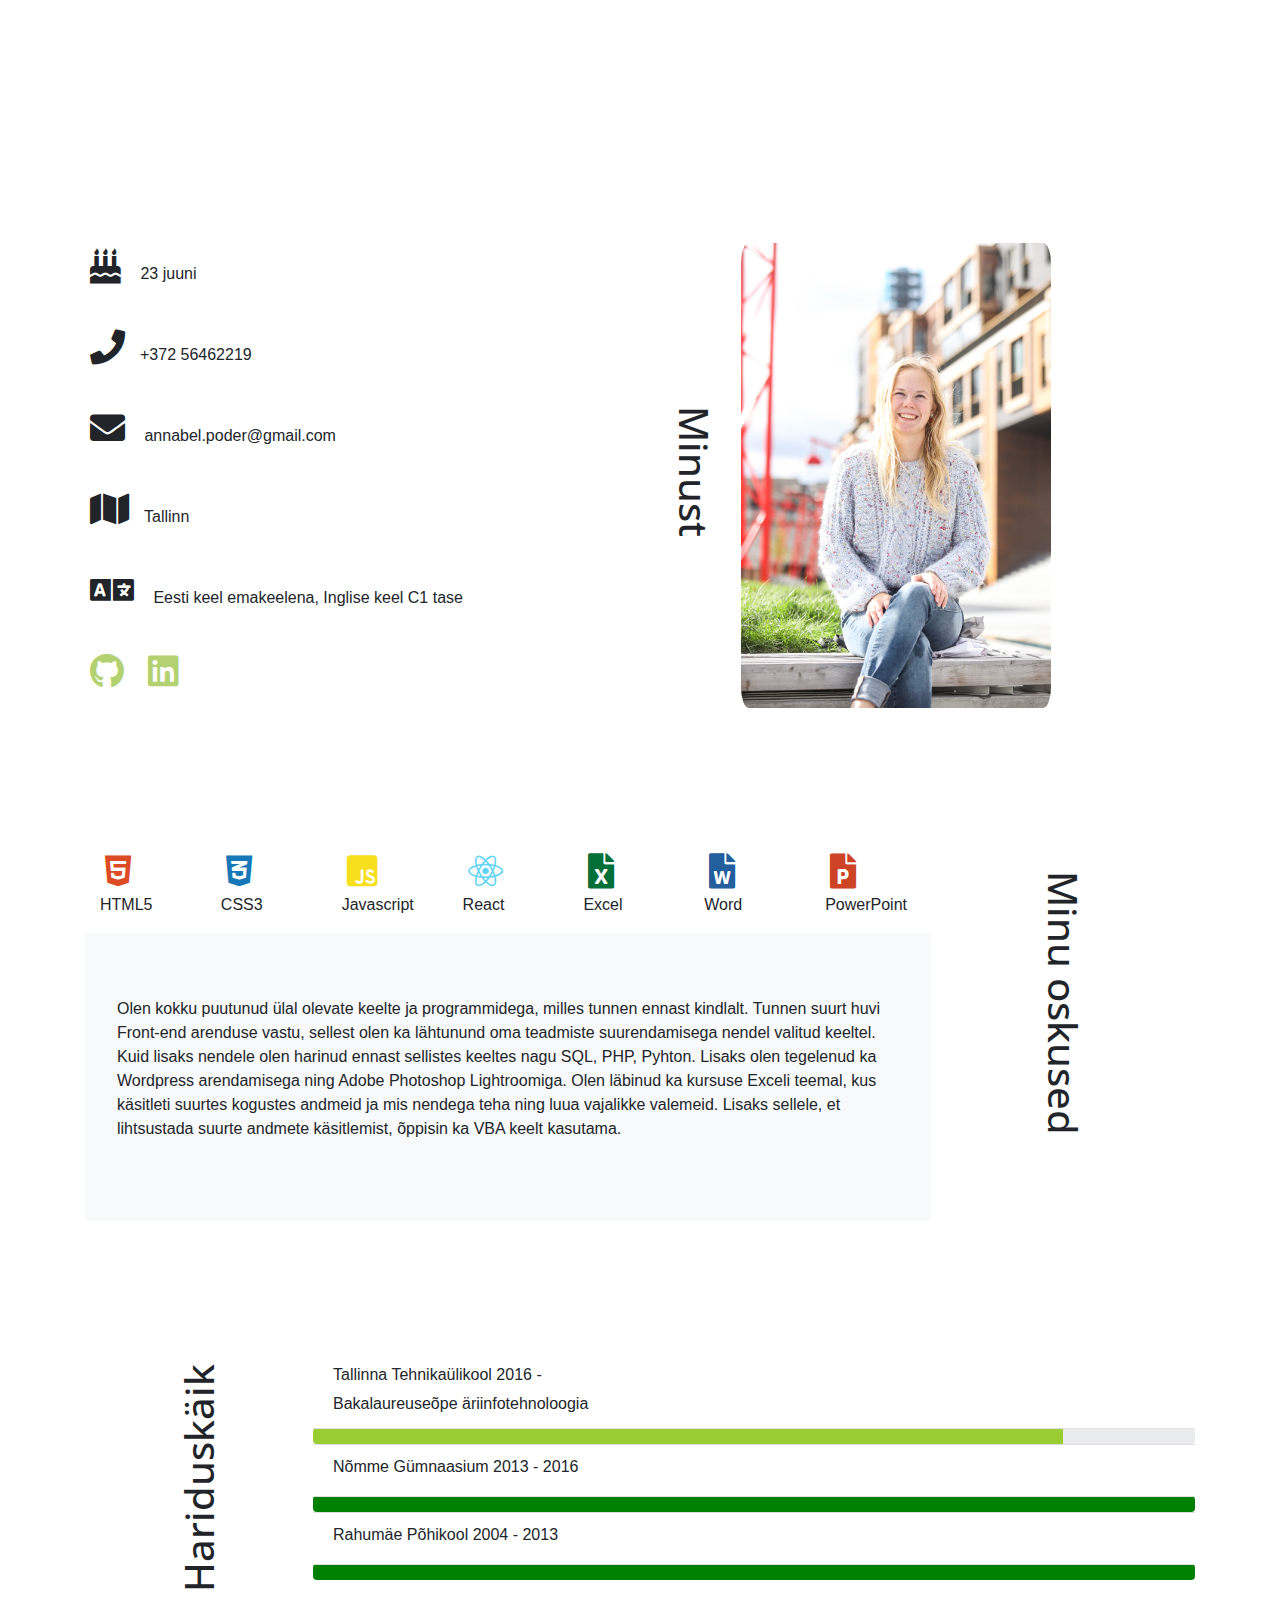
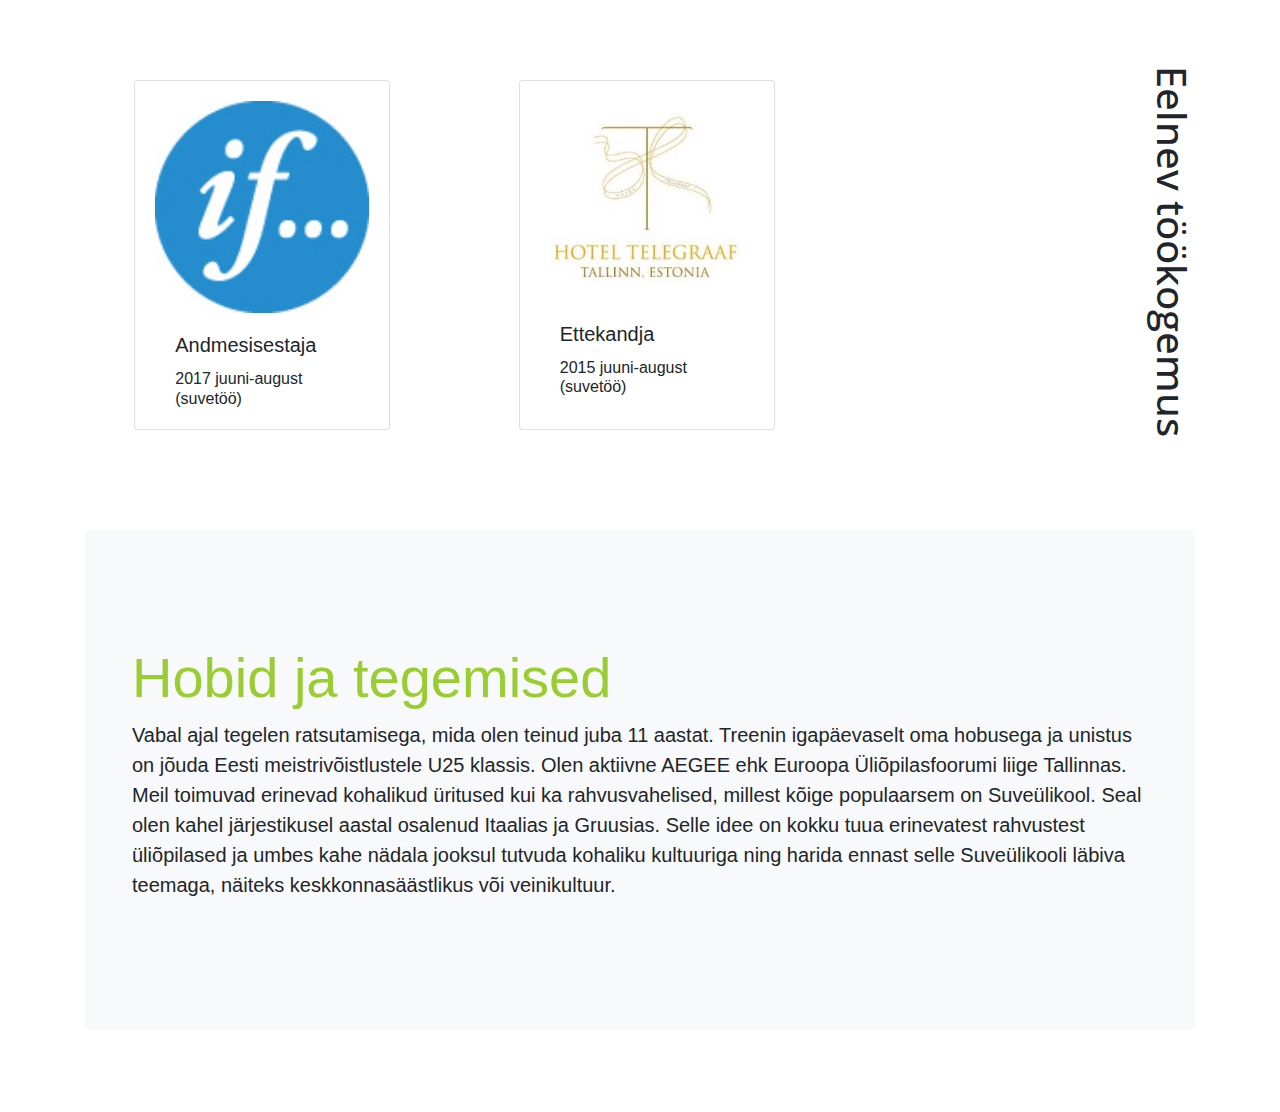
==== index.html @ 641e4faf "Update index.html" ====
<!DOCTYPE html>
<html lang="en">
<head>
    <meta charset="UTF-8">
    <meta name="viewport" content="width=device-width, initial-scale=1.0">
    <link href="style.css" rel="stylesheet">
    <link href="https://use.fontawesome.com/releases/v5.0.7/css/all.css" rel="stylesheet">
    <link rel="stylesheet" href="https://stackpath.bootstrapcdn.com/bootstrap/4.3.1/css/bootstrap.min.css" integrity="sha384-ggOyR0iXCbMQv3Xipma34MD+dH/1fQ784/j6cY/iJTQUOhcWr7x9JvoRxT2MZw1T" crossorigin="anonymous">
    <title>CV</title>
</head>
<body>

<div >
    <h2>a</h2>
    <h2>n</h2>
    <h2>n</h2>
    <h2>a</h2>
    <h2>b</h2>
    <h2>e</h2>
    <h2>l</h2>
<br>
    <h2>p</h2>
    <h2>õ</h2>
    <h2>d</h2>
    <h2>e</h2>
    <h2>r</h2>
</div>

<div class="container">

    <div class="row">
        <div class="col ">
                <div class="line"></div>

            <div class="row">
                <div class="col" >
           <p> <i class="fas fa-birthday-cake icon"></i>    23 juuni</p>
                    <p><i class="fa fa-phone icon" aria-hidden="true"></i>+372 56462219</p>
            <p ><i class="fas fa-envelope icon" aria-hidden="true"></i> annabel.poder@gmail.com</p>
                    <p><i class="fas fa-map icon"></i>Tallinn</p>
                 <p> <i class="fas fa-language icon"></i> Eesti keel emakeelena, Inglise keel C1 tase</p>
            <a href="https://github.com/annabelpoder"> <i class="fab fa-github icon"></i></a>
                  <a href="https://www.linkedin.com/in/annabel-p%C3%B5der-ba2958181/"> <i class="fab fa-linkedin icon"></i>
                  </a>

                </div>


        </div>

            <div class="line"></div>

        </div>

        <h1 class="good">Minust</h1>

        <div class="col  ">

         <img  class="myself" src="pictures/IMG_6290.jpg" >

        </div>
    </div>

</div>

<div class="container">
    <h1 class="abilitys" >Minu oskused</h1>
    <div class="row">
        <div class="col">
            <i class="fab fa-html5 icon"></i>
            <p>HTML5</p>
        </div>
        <div class="col">
            <i class="fab fa-css3-alt icon"></i>
            <p>CSS3</p>
        </div>
        <div class="col">
            <i class="fab fa-js-square icon"></i>
            <p>Javascript</p>
            </div>
        <div class="col">
            <i class="fab fa-react icon"></i>
            <p>React</p>
        </div>
        <div class="col">
            <i class="fas fa-file-excel icon"></i>
            <p>Excel</p>
        </div>
        <div class="col">
            <i class="fas fa-file-word icon"></i>
            <p>Word</p>
        </div>
        <div class="col">
            <i class="fas fa-file-powerpoint icon"></i>
            <p>PowerPoint</p>
        </div>
    </div>

    <div class="row">
        <div class="jumbotron bg-light skills">
            <p>Olen kokku puutunud ülal olevate keelte ja programmidega, milles tunnen ennast kindlalt. Tunnen suurt huvi Front-end arenduse vastu,
                sellest olen ka lähtunund oma teadmiste suurendamisega nendel valitud keeltel. Kuid lisaks nendele olen harinud ennast sellistes keeltes nagu SQL, PHP, Pyhton.
                Lisaks olen tegelenud ka Wordpress arendamisega ning Adobe Photoshop Lightroomiga. Olen läbinud ka kursuse Exceli teemal, kus käsitleti suurtes kogustes andmeid ja mis nendega teha ning luua vajalikke valemeid. Lisaks sellele,
                et lihtsustada suurte andmete käsitlemist, õppisin ka VBA keelt kasutama.
                </p>
        </div>

    </div>

</div>

<div class="container">

    <h1 class="education">Hariduskäik</h1>
        <div class="row-fluid">

        <ul class="list-group list-group-flush">

            <li class="list-group-item"><h6>Tallinna Tehnikaülikool 2016 - </h6>
                Bakalaureuseõpe äriinfotehnoloogia</li>
            <div class="progress">
               <div class="progress-bar uni" role="progressbar"></div>
            </div>

            <li class="list-group-item"><h6>Nõmme Gümnaasium 2013 - 2016</h6></li>
            <div class="progress">
                <div class="progress-bar" role="progressbar"></div>
            </div>

            <li class="list-group-item"><h6>Rahumäe Põhikool 2004 - 2013</h6></li>

            <div class="progress">
                <div class="progress-bar " role="progressbar" ></div>
            </div>

        </ul>
</div>
</div>

    <div class="container">
     <div class="row">

            <div class="card">
               <img class="card-img-top" src="pictures/if-logo.jpg">
                 <!--  https://www.if.fi/contentassets/8a43c79483d646528de5276be99e3f08/if-logo-blue-rgb.jpg -->

                  <div class="card-body">
                     <h5 class="card-title">Andmesisestaja</h5>
                      <h6 class="card-text"> 2017 juuni-august (suvetöö)</h6>
                  </div>
            </div>
          <div class="card">
            <img class="card-img-top" src="pictures/telegraf_logo.jpg">
                  <!-- https://www.google.com/search?safe=strict&rlz=1C1JZAP_etEE711EE711&biw=1280&bih=648&tbm=isch&sa=1
                  &ei=RgisXYToNYXQrgSXiKuwCg&q=hotel+telegraaf+logo+&oq=hotel+telegraaf+logo+&gs_l=img.3...2016.2016..
                   2412...0.0..0.69.69.1......0....1..gws-wiz-img.lgmZnPcmYwQ&ved=0ahUKEwiEo66KpKrlAhUFqIsKHRfECqYQ4dUDC
                   Ac&uact=5#imgrc=iCWaatWGBjDA-M:
                    -->
              <div class="card-body">
                <h5 class="card-title">Ettekandja</h5>
                <h6 class="card-text"> 2015 juuni-august (suvetöö)</h6>
              </div>
          </div>

         <h1 class="jobs">Eelnev töökogemus</h1>
        </div>

    </div>


<div class="container">
<div class="jumbotron bg-light ">
    <div class="container">
        <h1 class="display-4">Hobid ja tegemised</h1>
        <p class="lead">Vabal ajal tegelen ratsutamisega, mida olen teinud juba 11 aastat. Treenin igapäevaselt oma hobusega ja
            unistus on jõuda Eesti meistrivõistlustele U25 klassis.
        Olen aktiivne AEGEE ehk Euroopa Üliõpilasfoorumi liige Tallinnas. Meil toimuvad erinevad kohalikud üritused kui ka rahvusvahelised,
            millest kõige populaarsem on Suveülikool. Seal olen kahel järjestikusel aastal osalenud Itaalias ja Gruusias. Selle idee on
        kokku tuua erinevatest rahvustest üliõpilased ja umbes kahe nädala jooksul tutvuda kohaliku kultuuriga ning harida ennast
             selle Suveülikooli läbiva teemaga, näiteks keskkonnasäästlikus või veinikultuur.</p>

    </div>
</div>
</div>


</body>

</html>
---- style.css ----
@import 'https://fonts.googleapis.com/css?family=Open+Sans:400,700';

div h2 {
    display: inline-block;
    font-family: 'Open Sans';
    font-size: 72px;
    color: black;
    text-transform: uppercase;
    margin: 0 20px;
    float: bottom;
    opacity: 0.0;
    animation: port 3s 1 forwards;
    -webkit-animation: port 3s 1 forwards;

}

div h2:nth-of-type(2){
    animation-delay: 0.1s;
    -webkit-animation-delay: 0.1s;
}

div h2:nth-of-type(3){
    animation-delay: 0.2s;
    -webkit-animation-delay: 0.2s;
}

div h2:nth-of-type(4){
    animation-delay: 0.3s;
    -webkit-animation-delay: 0.3s;
}

div h2:nth-of-type(5){
    animation-delay: 0.4s;
    -webkit-animation-delay: 0.4s;
}

div h2:nth-of-type(6){
    animation-delay: 0.5s;
    -webkit-animation-delay: 0.5s;
}

div h2:nth-of-type(7){
    animation-delay: 0.6s;
    -webkit-animation-delay: 0.6s;
}

div h2:nth-of-type(8){
    animation-delay: 0.7s;
    -webkit-animation-delay: 0.7s;
}

div h2:nth-of-type(9){
    animation-delay: 0.8s;
    -webkit-animation-delay: 0.8s;
}
div h2:nth-of-type(10) {
    animation-delay: 0.9s;
    -webkit-animation-delay: 0.9s;
}
div h2:nth-of-type(11){
    animation-delay: 1s;
    -webkit-animation-delay: 1s;
}
div h2:nth-of-type(12){
    animation-delay: 1.1s;
    -webkit-animation-delay: 1.1s;
}
@-webkit-keyframes port {
    0%{
        -webkit-transform: rotateY(90deg) translateY(25%);
        opacity: 0.0;
    }
    100%{
        -webkit-transform: rotateY(0deg) translateY(0%);
        opacity: 1.0;
    }
}

.container {
    padding: 50px;
}

.myself{
    width: 350px;
    height: auto;
    border-radius: 8%;
    padding: 20px;
}

.good{

    line-height: 390px;
    font-family: 'Open Sans';
    float: right;
    -webkit-transform: rotate(90deg);
}

.education{
    align-items: flex-end;
    line-height: 250px;
    font-family: 'Open Sans';
    float: left;
    -webkit-transform: rotate(-90deg);
}


.jobs {
    font-family: 'Open Sans';
    float: right;
    -webkit-transform: rotate(90deg);
}

.abilitys {
    font-family: 'Open Sans';
    float: right;
    line-height: 350px;
    -webkit-transform: rotate(90deg);
}

.progress-bar {

    width: 100%;
    -webkit-animation:  one 9s 1 forwards;
    animation: one 9s 1 forwards;
    background-color:green !important
}

.uni {
    width: 85%;
    -webkit-animation: two 9s  forwards;
    animation: two 9s  forwards;
    background-color:yellowgreen !important
}

.skills {
    width: 950px;
}
.card {
    padding: 20px;
    width: 256px;
    height: 350px;
    margin: auto;

 }

.display-4 {
    color: yellowgreen;
}

.icon {
    margin-top: 20px;
    font-size: 35px;
    padding: 5px;
    margin-right: 10px;
}

.fa-html5 {
    color: #DD4B25;
}
.fa-js-square {
    color:#F7DF1E ;
}

.fa-css3-alt {
    color: #1778B7;
}
.fa-react {
    color: #5ED4F4;
}
.fa-file-excel {
    color: #016F38;
}
.fa-file-word {
    color: #235E9D;
}
.fa-file-powerpoint {
    color:#CC4425;
}





a i {
    color: #B3D170;
}

.motivation {

    width: 800px;
   height: 200px;
    background-color: #F8F9FA !important;

}

 .line {
    height: 2px;
    background: black;
    position: absolute;
    left:1px;
    -webkit-animation: one 3.75s 1 forwards;
    animation: one 3.75s 1 forwards;
}


@-webkit-keyframes one {
    0% {
        width: 0;
    }
    100% {
        width: 100%;
    }
}

@-webkit-keyframes two {
    0% {
        width: 0;
    }
    100% {
        width: 85%;
    }
}
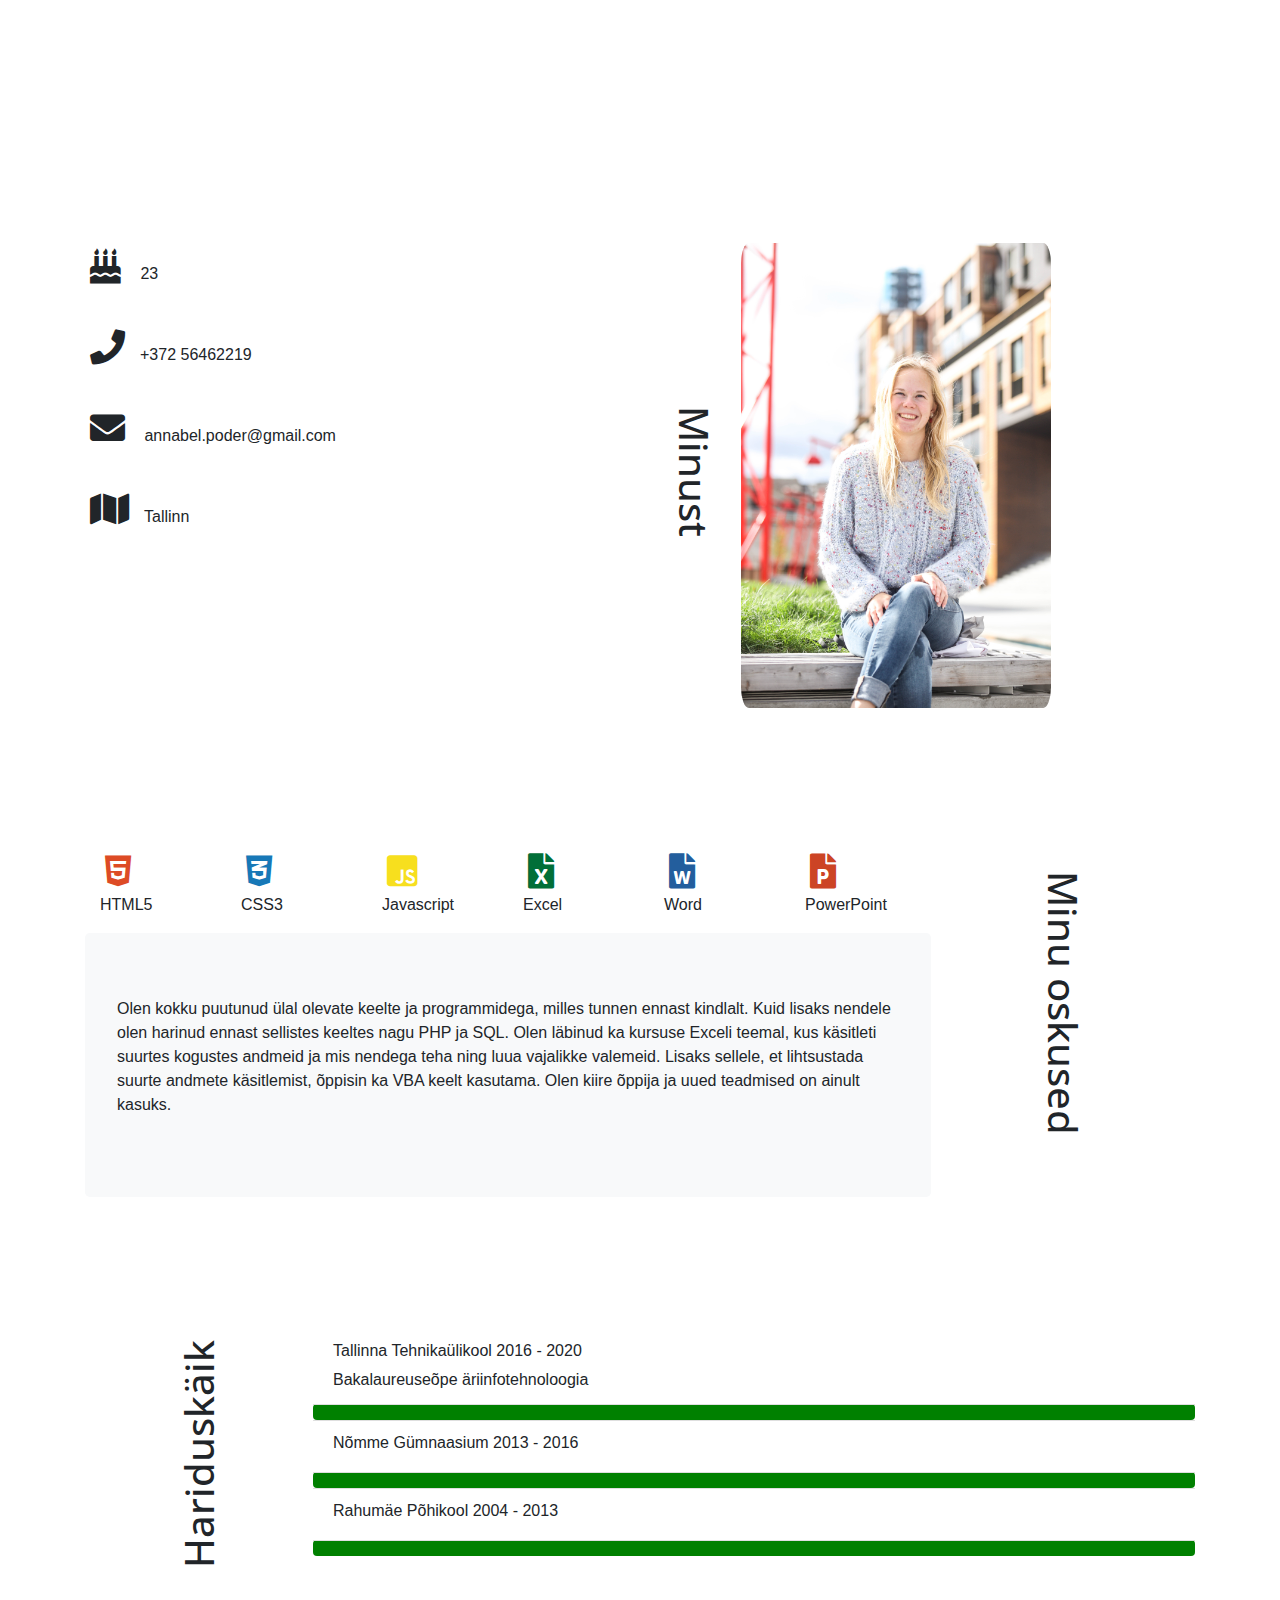
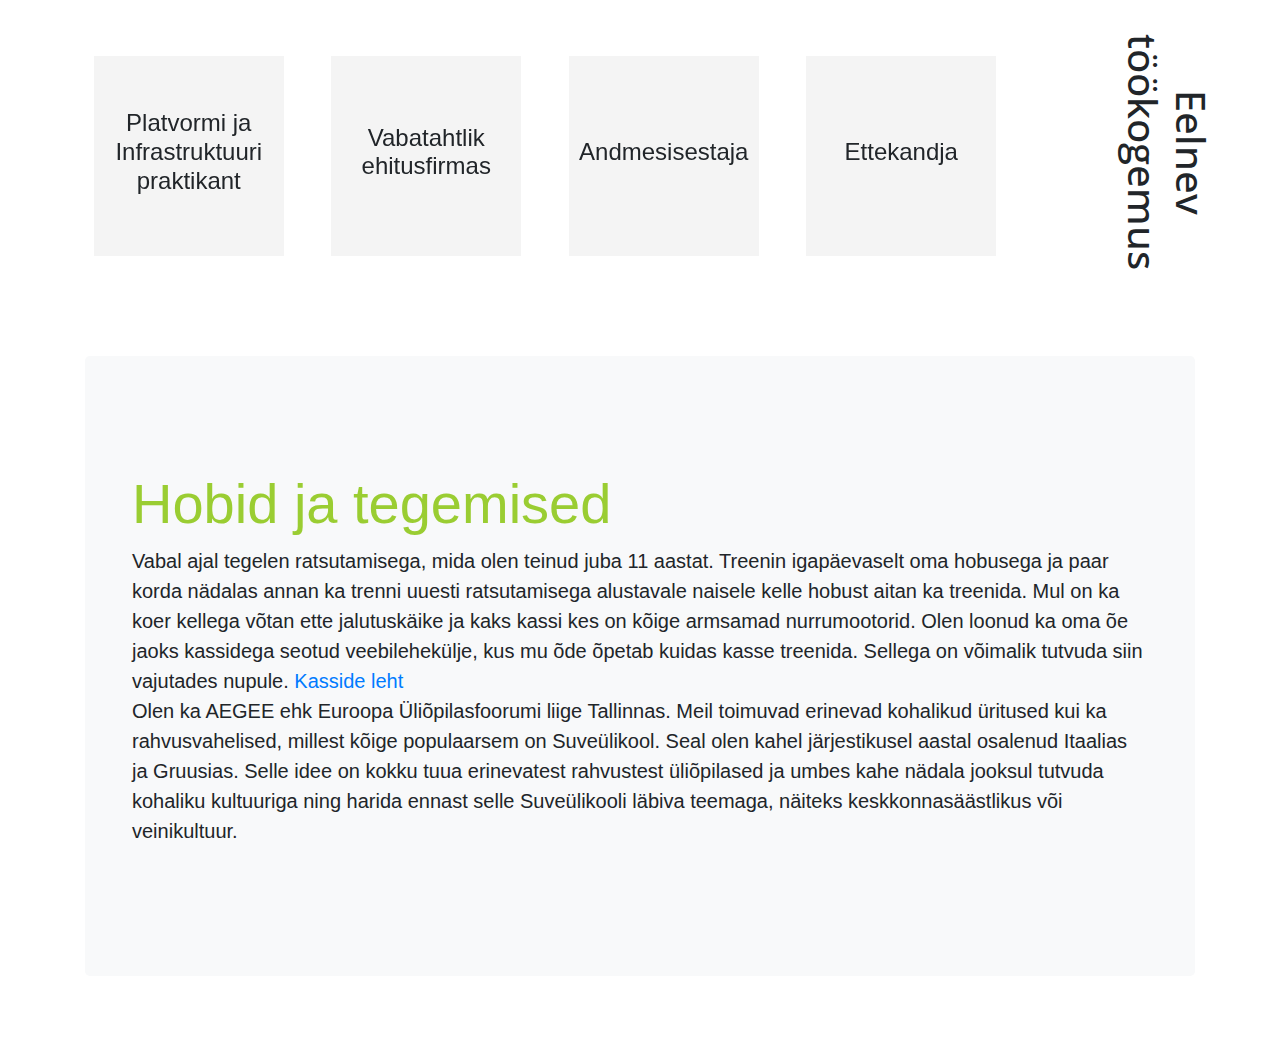
==== commit 186d1a17: "Add files via upload" ====
--- a/index.html
+++ b/index.html
@@ -3,7 +3,7 @@
 <head>
     <meta charset="UTF-8">
     <meta name="viewport" content="width=device-width, initial-scale=1.0">
-    <link href="style.css" rel="stylesheet">
+    <link href="style1.css" rel="stylesheet">
     <link href="https://use.fontawesome.com/releases/v5.0.7/css/all.css" rel="stylesheet">
     <link rel="stylesheet" href="https://stackpath.bootstrapcdn.com/bootstrap/4.3.1/css/bootstrap.min.css" integrity="sha384-ggOyR0iXCbMQv3Xipma34MD+dH/1fQ784/j6cY/iJTQUOhcWr7x9JvoRxT2MZw1T" crossorigin="anonymous">
     <title>CV</title>
@@ -34,30 +34,19 @@
 
             <div class="row">
                 <div class="col" >
-           <p> <i class="fas fa-birthday-cake icon"></i>    23 juuni</p>
+           <p> <i class="fas fa-birthday-cake icon"></i> 23</p>
                     <p><i class="fa fa-phone icon" aria-hidden="true"></i>+372 56462219</p>
             <p ><i class="fas fa-envelope icon" aria-hidden="true"></i> annabel.poder@gmail.com</p>
                     <p><i class="fas fa-map icon"></i>Tallinn</p>
-                 <p> <i class="fas fa-language icon"></i> Eesti keel emakeelena, Inglise keel C1 tase</p>
-            <a href="https://github.com/annabelpoder"> <i class="fab fa-github icon"></i></a>
-                  <a href="https://www.linkedin.com/in/annabel-p%C3%B5der-ba2958181/"> <i class="fab fa-linkedin icon"></i>
-                  </a>
-
-                </div>
-
-
+                    </div>
         </div>
 
             <div class="line"></div>
-
         </div>
 
         <h1 class="good">Minust</h1>
-
-        <div class="col  ">
-
+        <div class="col">
          <img  class="myself" src="pictures/IMG_6290.jpg" >
-
         </div>
     </div>
 
@@ -78,11 +67,7 @@
             <i class="fab fa-js-square icon"></i>
             <p>Javascript</p>
             </div>
-        <div class="col">
-            <i class="fab fa-react icon"></i>
-            <p>React</p>
-        </div>
-        <div class="col">
+            <div class="col">
             <i class="fas fa-file-excel icon"></i>
             <p>Excel</p>
         </div>
@@ -98,11 +83,9 @@
 
     <div class="row">
         <div class="jumbotron bg-light skills">
-            <p>Olen kokku puutunud ülal olevate keelte ja programmidega, milles tunnen ennast kindlalt. Tunnen suurt huvi Front-end arenduse vastu,
-                sellest olen ka lähtunund oma teadmiste suurendamisega nendel valitud keeltel. Kuid lisaks nendele olen harinud ennast sellistes keeltes nagu SQL, PHP, Pyhton.
-                Lisaks olen tegelenud ka Wordpress arendamisega ning Adobe Photoshop Lightroomiga. Olen läbinud ka kursuse Exceli teemal, kus käsitleti suurtes kogustes andmeid ja mis nendega teha ning luua vajalikke valemeid. Lisaks sellele,
-                et lihtsustada suurte andmete käsitlemist, õppisin ka VBA keelt kasutama.
-                </p>
+            <p>Olen kokku puutunud ülal olevate keelte ja programmidega, milles tunnen ennast kindlalt. Kuid lisaks nendele olen harinud ennast sellistes keeltes nagu PHP ja SQL.
+                Olen läbinud ka kursuse Exceli teemal, kus käsitleti suurtes kogustes andmeid ja mis nendega teha ning luua vajalikke valemeid. Lisaks sellele,
+                et lihtsustada suurte andmete käsitlemist, õppisin ka VBA keelt kasutama. Olen kiire õppija ja uued teadmised on ainult kasuks.</p>
         </div>
 
     </div>
@@ -115,11 +98,10 @@
         <div class="row-fluid">
 
         <ul class="list-group list-group-flush">
-
-            <li class="list-group-item"><h6>Tallinna Tehnikaülikool 2016 - </h6>
+            <li class="list-group-item"><h6>Tallinna Tehnikaülikool 2016 - 2020 </h6>
                 Bakalaureuseõpe äriinfotehnoloogia</li>
             <div class="progress">
-               <div class="progress-bar uni" role="progressbar"></div>
+               <div class="progress-bar" role="progressbar"></div>
             </div>
 
             <li class="list-group-item"><h6>Nõmme Gümnaasium 2013 - 2016</h6></li>
@@ -132,37 +114,61 @@
             <div class="progress">
                 <div class="progress-bar " role="progressbar" ></div>
             </div>
-
         </ul>
 </div>
 </div>
 
     <div class="container">
      <div class="row">
-
-            <div class="card">
-               <img class="card-img-top" src="pictures/if-logo.jpg">
-                 <!--  https://www.if.fi/contentassets/8a43c79483d646528de5276be99e3f08/if-logo-blue-rgb.jpg -->
-
-                  <div class="card-body">
-                     <h5 class="card-title">Andmesisestaja</h5>
-                      <h6 class="card-text"> 2017 juuni-august (suvetöö)</h6>
-                  </div>
+       
+         <div class="card card-no-border">
+            <div class="card-inner">
+              <div class="card-front align-items-center d-flex justify-content-center">
+              <h4>Platvormi ja Infrastruktuuri praktikant</h4>                 
+              </div>
+              <div class="card-back align-items-center d-flex justify-content-center">
+                <p>2020 jaanuar - märts. Praktika käigus ehitasin veebirakenduse.
+                    Antud rakenduse ehitasin kasutades juba endale tuttavaid keeli HTML, CSS, Javascript kui ka õppisin uue keele Go (Golang).</p> 
+              </div>
             </div>
-          <div class="card">
-            <img class="card-img-top" src="pictures/telegraf_logo.jpg">
-                  <!-- https://www.google.com/search?safe=strict&rlz=1C1JZAP_etEE711EE711&biw=1280&bih=648&tbm=isch&sa=1
-                  &ei=RgisXYToNYXQrgSXiKuwCg&q=hotel+telegraaf+logo+&oq=hotel+telegraaf+logo+&gs_l=img.3...2016.2016..
-                   2412...0.0..0.69.69.1......0....1..gws-wiz-img.lgmZnPcmYwQ&ved=0ahUKEwiEo66KpKrlAhUFqIsKHRfECqYQ4dUDC
-                   Ac&uact=5#imgrc=iCWaatWGBjDA-M:
-                    -->
-              <div class="card-body">
-                <h5 class="card-title">Ettekandja</h5>
-                <h6 class="card-text"> 2015 juuni-august (suvetöö)</h6>
-              </div>
           </div>
 
-         <h1 class="jobs">Eelnev töökogemus</h1>
+         <div class="card card-no-border">
+            <div class="card-inner">
+              <div class="card-front align-items-center d-flex justify-content-center">
+              <h4>Vabatahtlik ehitusfirmas</h4>                 
+              </div>
+              <div class="card-back align-items-center d-flex justify-content-center">
+                <p>2015 - siiani. Olen abistanud ehitusfirmas raamatupidamislike ülesannetega ning olen objektidel projektijuhi ametit harjutanud</p> 
+              </div>
+            </div>
+          </div>
+
+          <div class="card card-no-border">
+            <div class="card-inner">
+              <div class="card-front align-items-center d-flex justify-content-center">
+              <h4>Andmesisestaja</h4>                 
+              </div>
+              <div class="card-back align-items-center d-flex justify-content-center">
+                    <p>2017 juuni-august (suvetöö).Viisin läbi rutiinseid lepinguga seotud ülesandeid.</p> 
+              </div>
+            </div>
+          </div>
+           
+          <div class="card card-no-border">
+            <div class="card-inner">
+              <div class="card-front align-items-center d-flex justify-content-center">
+              <h4>Ettekandja</h4>                 
+              </div>
+              <div class="card-back align-items-center d-flex justify-content-center ">
+                <p>2015 juuni-august (suvetöö).Töötades hommikulauas teenindajana, õppisin paljude inimestega suhtlema.</p> 
+              </div>
+            </div>
+          </div>
+       
+          <div class="col col-sm-2 align-items-center d-flex justify-content-center">
+         <h1 class="jobs text-center">Eelnev töökogemus</h1>
+        </div>
         </div>
 
     </div>
@@ -171,10 +177,14 @@
 <div class="container">
 <div class="jumbotron bg-light ">
     <div class="container">
-        <h1 class="display-4">Hobid ja tegemised</h1>
-        <p class="lead">Vabal ajal tegelen ratsutamisega, mida olen teinud juba 11 aastat. Treenin igapäevaselt oma hobusega ja
-            unistus on jõuda Eesti meistrivõistlustele U25 klassis.
-        Olen aktiivne AEGEE ehk Euroopa Üliõpilasfoorumi liige Tallinnas. Meil toimuvad erinevad kohalikud üritused kui ka rahvusvahelised,
+        <h4 class="display-4">Hobid ja tegemised</h4>
+        <p class="lead">Vabal ajal tegelen ratsutamisega, mida olen teinud juba 11 aastat. Treenin igapäevaselt oma hobusega ja paar korda nädalas annan ka
+            trenni uuesti ratsutamisega alustavale naisele kelle hobust aitan ka treenida. Mul on ka koer kellega võtan ette jalutuskäike ja kaks kassi kes 
+            on kõige armsamad nurrumootorid. Olen loonud ka oma õe jaoks kassidega seotud veebilehekülje, kus mu õde õpetab kuidas kasse treenida. Sellega on 
+            võimalik tutvuda siin vajutades nupule.
+            <a href="kass.html" target="targetframe">Kasside leht</a><br />
+      
+        Olen ka AEGEE ehk Euroopa Üliõpilasfoorumi liige Tallinnas. Meil toimuvad erinevad kohalikud üritused kui ka rahvusvahelised,
             millest kõige populaarsem on Suveülikool. Seal olen kahel järjestikusel aastal osalenud Itaalias ja Gruusias. Selle idee on
         kokku tuua erinevatest rahvustest üliõpilased ja umbes kahe nädala jooksul tutvuda kohaliku kultuuriga ning harida ennast
              selle Suveülikooli läbiva teemaga, näiteks keskkonnasäästlikus või veinikultuur.</p>
@@ -186,4 +196,4 @@
 
 </body>
 
-</html>
+</html>--- a/style1.css
+++ b/style1.css
@@ -0,0 +1,249 @@
+@import 'https://fonts.googleapis.com/css?family=Open+Sans:400,700';
+
+div h2 {
+    display: inline-block;
+    font-family: 'Open Sans';
+    font-size: 72px;
+    color: black;
+    text-transform: uppercase;
+    margin: 0 20px;
+    float: bottom;
+    opacity: 0.0;
+    animation: port 3s 1 forwards;
+    -webkit-animation: port 3s 1 forwards;
+}
+
+div h2:nth-of-type(2){
+    animation-delay: 0.1s;
+    -webkit-animation-delay: 0.1s;
+}
+
+div h2:nth-of-type(3){
+    animation-delay: 0.2s;
+    -webkit-animation-delay: 0.2s;
+}
+
+div h2:nth-of-type(4){
+    animation-delay: 0.3s;
+    -webkit-animation-delay: 0.3s;
+}
+
+div h2:nth-of-type(5){
+    animation-delay: 0.4s;
+    -webkit-animation-delay: 0.4s;
+}
+
+div h2:nth-of-type(6){
+    animation-delay: 0.5s;
+    -webkit-animation-delay: 0.5s;
+}
+
+div h2:nth-of-type(7){
+    animation-delay: 0.6s;
+    -webkit-animation-delay: 0.6s;
+}
+
+div h2:nth-of-type(8){
+    animation-delay: 0.7s;
+    -webkit-animation-delay: 0.7s;
+}
+
+div h2:nth-of-type(9){
+    animation-delay: 0.8s;
+    -webkit-animation-delay: 0.8s;
+}
+div h2:nth-of-type(10) {
+    animation-delay: 0.9s;
+    -webkit-animation-delay: 0.9s;
+}
+div h2:nth-of-type(11){
+    animation-delay: 1s;
+    -webkit-animation-delay: 1s;
+}
+div h2:nth-of-type(12){
+    animation-delay: 1.1s;
+    -webkit-animation-delay: 1.1s;
+}
+@-webkit-keyframes port {
+    0%{
+        -webkit-transform: rotateY(90deg) translateY(25%);
+        opacity: 0.0;
+    }
+    100%{
+        -webkit-transform: rotateY(0deg) translateY(0%);
+        opacity: 1.0;
+    }
+}
+
+.container {
+    padding: 50px;
+}
+
+.myself{
+    width: 350px;
+    height: auto;
+    border-radius: 8%;
+    padding: 20px;
+}
+
+.good{
+    line-height: 390px;
+    font-family: 'Open Sans';
+    float: right;
+    -webkit-transform: rotate(90deg);
+}
+
+.education{
+    align-items: flex-end;
+    line-height: 250px;
+    font-family: 'Open Sans';
+    float: left;
+    -webkit-transform: rotate(-90deg);
+}
+
+
+.jobs {
+    font-family: 'Open Sans';
+    float: right;
+    -webkit-transform: rotate(90deg);
+    height: 100%;
+}
+
+.abilitys {
+    font-family: 'Open Sans';
+    float: right;
+    line-height: 350px;
+    -webkit-transform: rotate(90deg);
+}
+
+.progress-bar {
+
+    width: 100%;
+    -webkit-animation:  one 9s 1 forwards;
+    animation: one 9s 1 forwards;
+    background-color:green !important
+}
+
+.uni {
+    width: 85%;
+    -webkit-animation: two 9s  forwards;
+    animation: two 9s  forwards;
+    background-color:yellowgreen !important
+}
+
+.skills {
+    width: 950px;
+}
+
+.card {
+    width: 190px;
+    height: 200px;
+   margin: auto;
+ }
+.card-no-border {
+    border: 0px !important;
+}
+ .card-inner {
+    position: relative;
+    width: 100%;
+    height: 100%;
+    text-align: center;
+    transition: transform 0.6s;
+    transform-style: preserve-3d; 
+    background-color: rgba(211, 211, 211, 0.24);
+  }
+
+  .card:hover .card-inner {
+    transform: rotateY(180deg);
+  }
+  
+  .card-front, .card-back {
+    position: absolute;
+    width: 100%;
+    height: 100%;
+    -webkit-backface-visibility: hidden;
+    backface-visibility: hidden;
+  }
+    
+  .card-back {
+    background-color:yellowgreen;
+    color: white;
+    transform: rotateY(180deg);
+  }
+
+.display-4 {
+    color: yellowgreen;
+}
+
+.icon {
+    margin-top: 20px;
+    font-size: 35px;
+    padding: 5px;
+    margin-right: 10px;
+}
+
+.fa-html5 {
+    color: #DD4B25;
+}
+.fa-js-square {
+    color:#F7DF1E ;
+}
+
+.fa-css3-alt {
+    color: #1778B7;
+}
+.fa-react {
+    color: #5ED4F4;
+}
+.fa-file-excel {
+    color: #016F38;
+}
+.fa-file-word {
+    color: #235E9D;
+}
+.fa-file-powerpoint {
+    color:#CC4425;
+}
+
+
+
+
+
+a i {
+    color: #B3D170;
+}
+
+.motivation {
+    width: 800px;
+   height: 200px;
+    background-color: #F8F9FA !important;
+}
+
+ .line {
+    height: 2px;
+    background: black;
+    position: absolute;
+    left:1px;
+    -webkit-animation: one 3.75s 1 forwards;
+    animation: one 3.75s 1 forwards;
+}
+
+
+@-webkit-keyframes one {
+    0% {
+        width: 0;
+    }
+    100% {
+        width: 100%;
+    }
+}
+
+@-webkit-keyframes two {
+    0% {
+        width: 0;
+    }
+    100% {
+        width: 85%;
+    }
+}
+
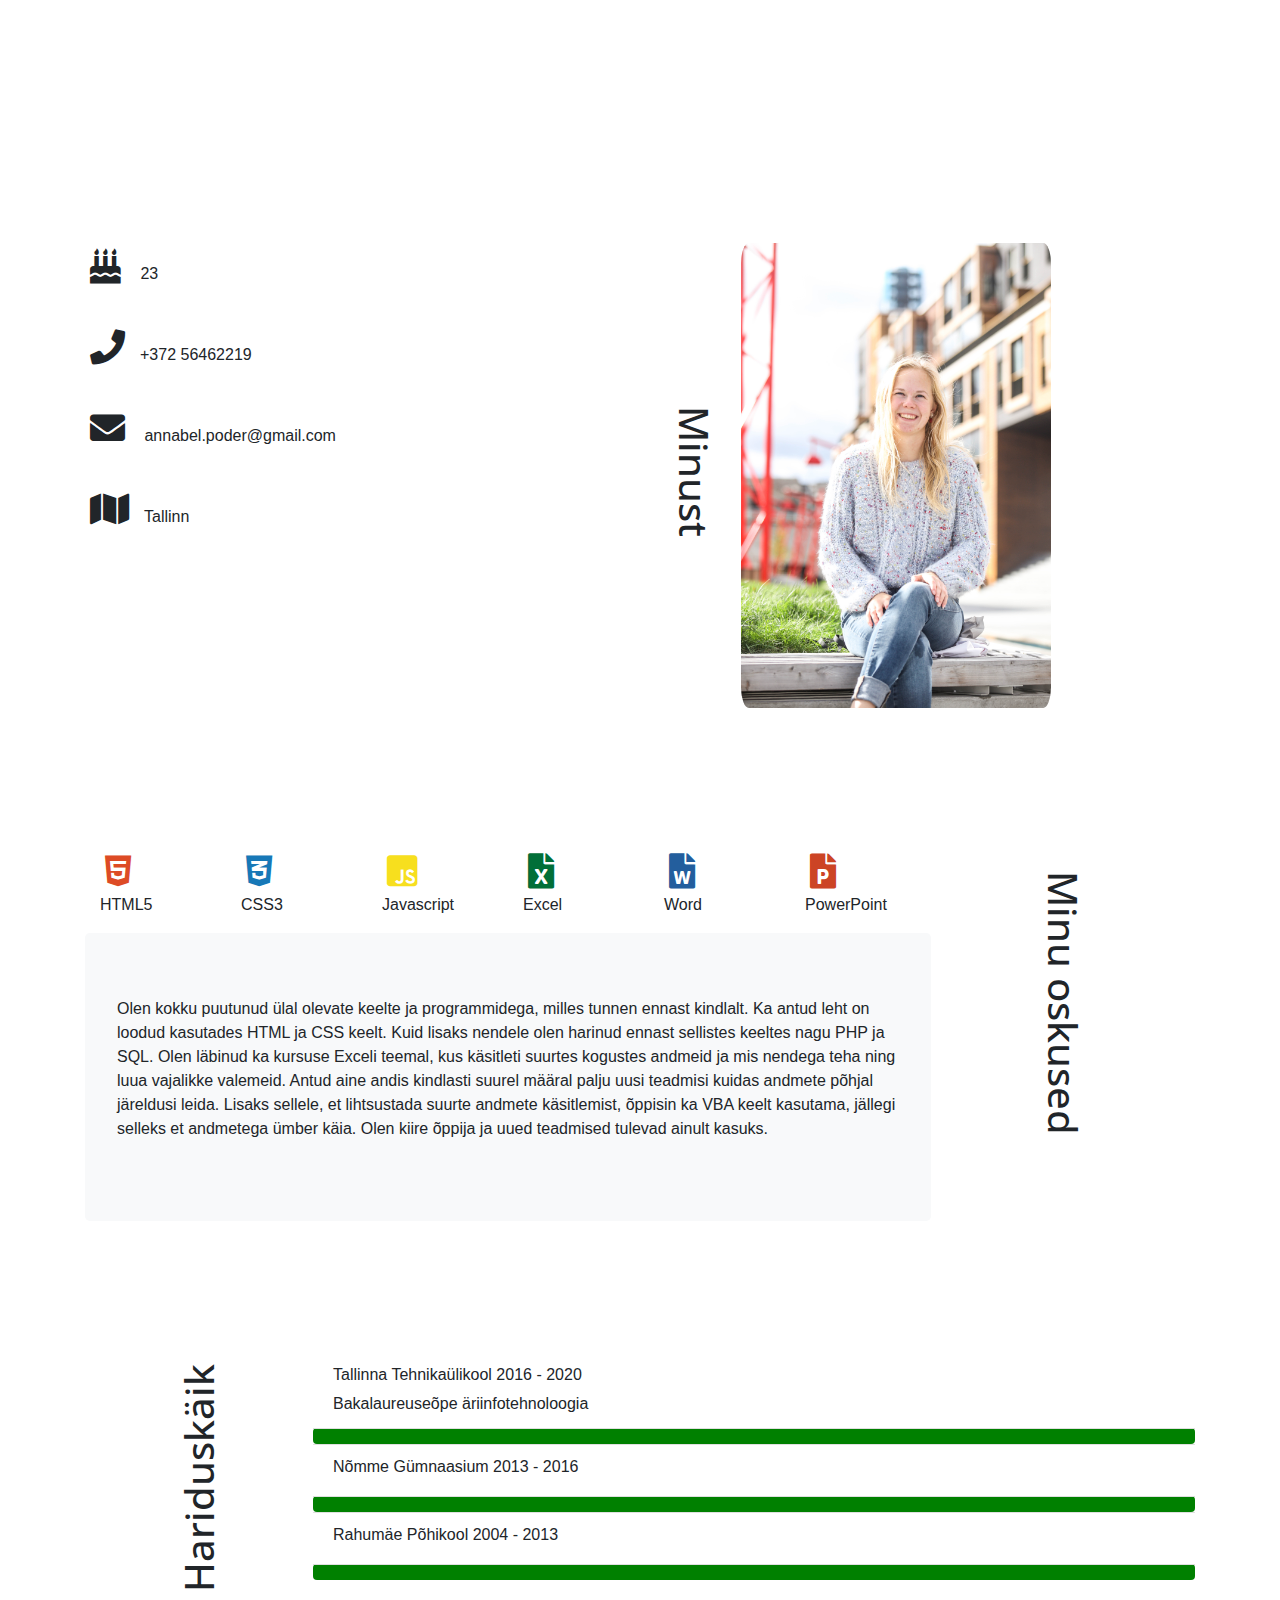
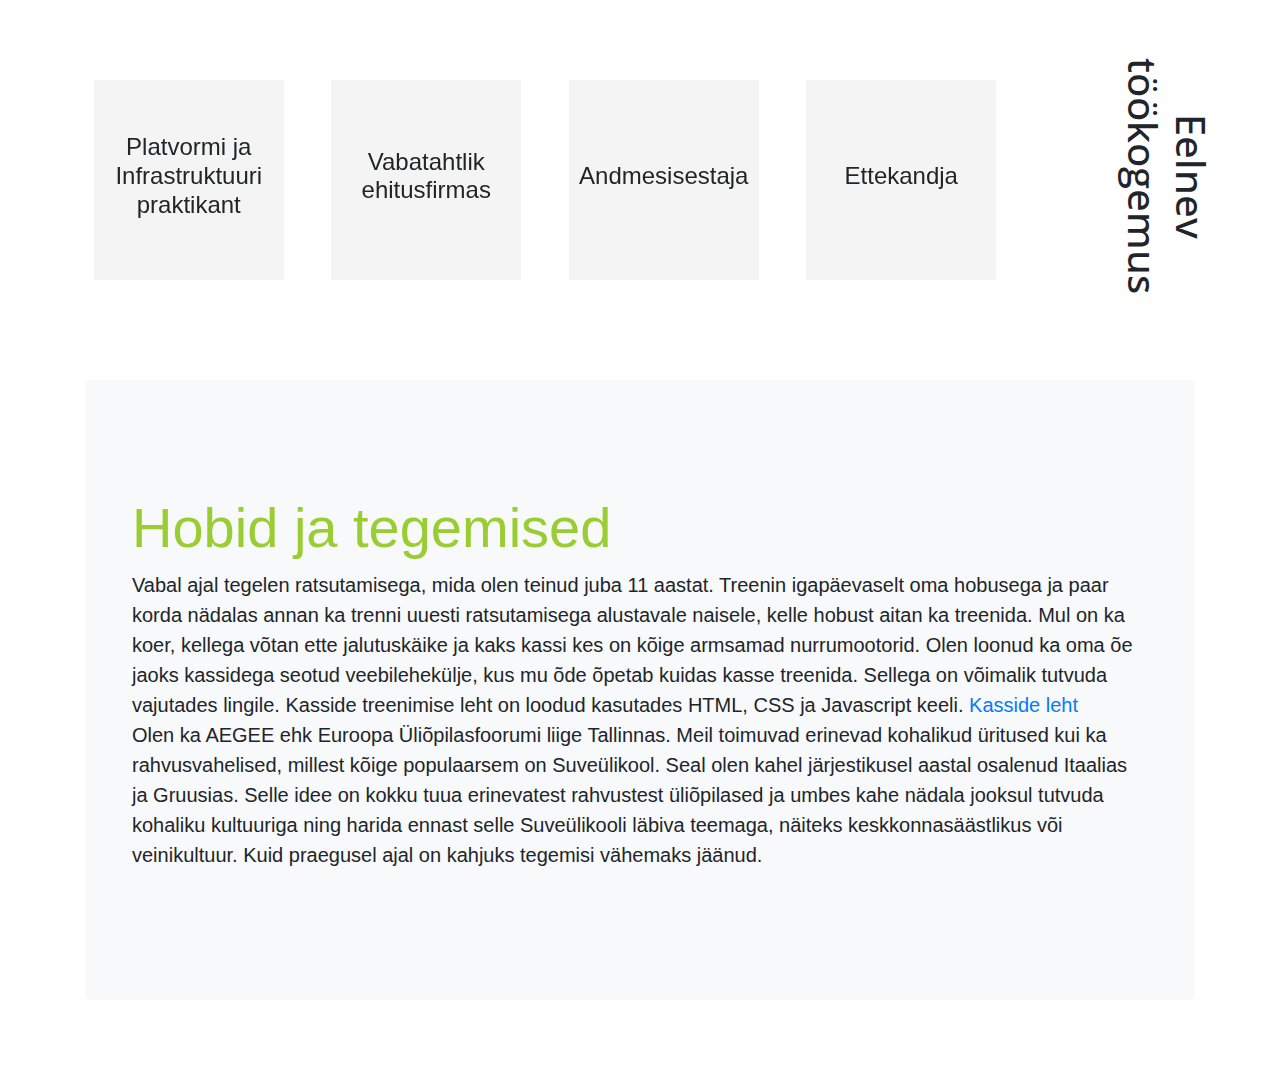
==== commit 62ba8087: "A few corrections about saying made with HTML, CSS" ====
--- a/index.html
+++ b/index.html
@@ -83,9 +83,9 @@
 
     <div class="row">
         <div class="jumbotron bg-light skills">
-            <p>Olen kokku puutunud ülal olevate keelte ja programmidega, milles tunnen ennast kindlalt. Kuid lisaks nendele olen harinud ennast sellistes keeltes nagu PHP ja SQL.
-                Olen läbinud ka kursuse Exceli teemal, kus käsitleti suurtes kogustes andmeid ja mis nendega teha ning luua vajalikke valemeid. Lisaks sellele,
-                et lihtsustada suurte andmete käsitlemist, õppisin ka VBA keelt kasutama. Olen kiire õppija ja uued teadmised on ainult kasuks.</p>
+            <p>Olen kokku puutunud ülal olevate keelte ja programmidega, milles tunnen ennast kindlalt. Ka antud leht on loodud kasutades HTML ja CSS keelt. Kuid lisaks nendele olen harinud ennast sellistes keeltes nagu PHP ja SQL.
+                Olen läbinud ka kursuse Exceli teemal, kus käsitleti suurtes kogustes andmeid ja mis nendega teha ning luua vajalikke valemeid. Antud aine andis kindlasti suurel määral palju uusi teadmisi kuidas andmete põhjal järeldusi leida. 
+                Lisaks sellele, et lihtsustada suurte andmete käsitlemist, õppisin ka VBA keelt kasutama, jällegi selleks et andmetega ümber käia. Olen kiire õppija ja uued teadmised tulevad ainult kasuks.</p>
         </div>
 
     </div>
@@ -128,7 +128,7 @@
               </div>
               <div class="card-back align-items-center d-flex justify-content-center">
                 <p>2020 jaanuar - märts. Praktika käigus ehitasin veebirakenduse.
-                    Antud rakenduse ehitasin kasutades juba endale tuttavaid keeli HTML, CSS, Javascript kui ka õppisin uue keele Go (Golang).</p> 
+                    Antud rakenduse ehitasin kasutades juba endale tuttavaid keeli HTML, CSS, Javascript kuid õppisin uue keele Go (Golang).</p> 
               </div>
             </div>
           </div>
@@ -139,7 +139,7 @@
               <h4>Vabatahtlik ehitusfirmas</h4>                 
               </div>
               <div class="card-back align-items-center d-flex justify-content-center">
-                <p>2015 - siiani. Olen abistanud ehitusfirmas raamatupidamislike ülesannetega ning olen objektidel projektijuhi ametit harjutanud</p> 
+                <p>2015 - siiani. Olen abistanud ehitusfirmas raamatupidamislike ülesannetega ning olen objektidel projektijuhi ametit harjutanud.</p> 
               </div>
             </div>
           </div>
@@ -179,15 +179,15 @@
     <div class="container">
         <h4 class="display-4">Hobid ja tegemised</h4>
         <p class="lead">Vabal ajal tegelen ratsutamisega, mida olen teinud juba 11 aastat. Treenin igapäevaselt oma hobusega ja paar korda nädalas annan ka
-            trenni uuesti ratsutamisega alustavale naisele kelle hobust aitan ka treenida. Mul on ka koer kellega võtan ette jalutuskäike ja kaks kassi kes 
+            trenni uuesti ratsutamisega alustavale naisele, kelle hobust aitan ka treenida. Mul on ka koer, kellega võtan ette jalutuskäike ja kaks kassi kes 
             on kõige armsamad nurrumootorid. Olen loonud ka oma õe jaoks kassidega seotud veebilehekülje, kus mu õde õpetab kuidas kasse treenida. Sellega on 
-            võimalik tutvuda siin vajutades nupule.
+            võimalik tutvuda vajutades lingile. Kasside treenimise leht on loodud kasutades HTML, CSS ja Javascript keeli.
             <a href="kass.html" target="targetframe">Kasside leht</a><br />
       
         Olen ka AEGEE ehk Euroopa Üliõpilasfoorumi liige Tallinnas. Meil toimuvad erinevad kohalikud üritused kui ka rahvusvahelised,
             millest kõige populaarsem on Suveülikool. Seal olen kahel järjestikusel aastal osalenud Itaalias ja Gruusias. Selle idee on
         kokku tuua erinevatest rahvustest üliõpilased ja umbes kahe nädala jooksul tutvuda kohaliku kultuuriga ning harida ennast
-             selle Suveülikooli läbiva teemaga, näiteks keskkonnasäästlikus või veinikultuur.</p>
+             selle Suveülikooli läbiva teemaga, näiteks keskkonnasäästlikus või veinikultuur. Kuid praegusel ajal on kahjuks tegemisi vähemaks jäänud.</p>
 
     </div>
 </div>
@@ -196,4 +196,4 @@
 
 </body>
 
-</html>+</html>
